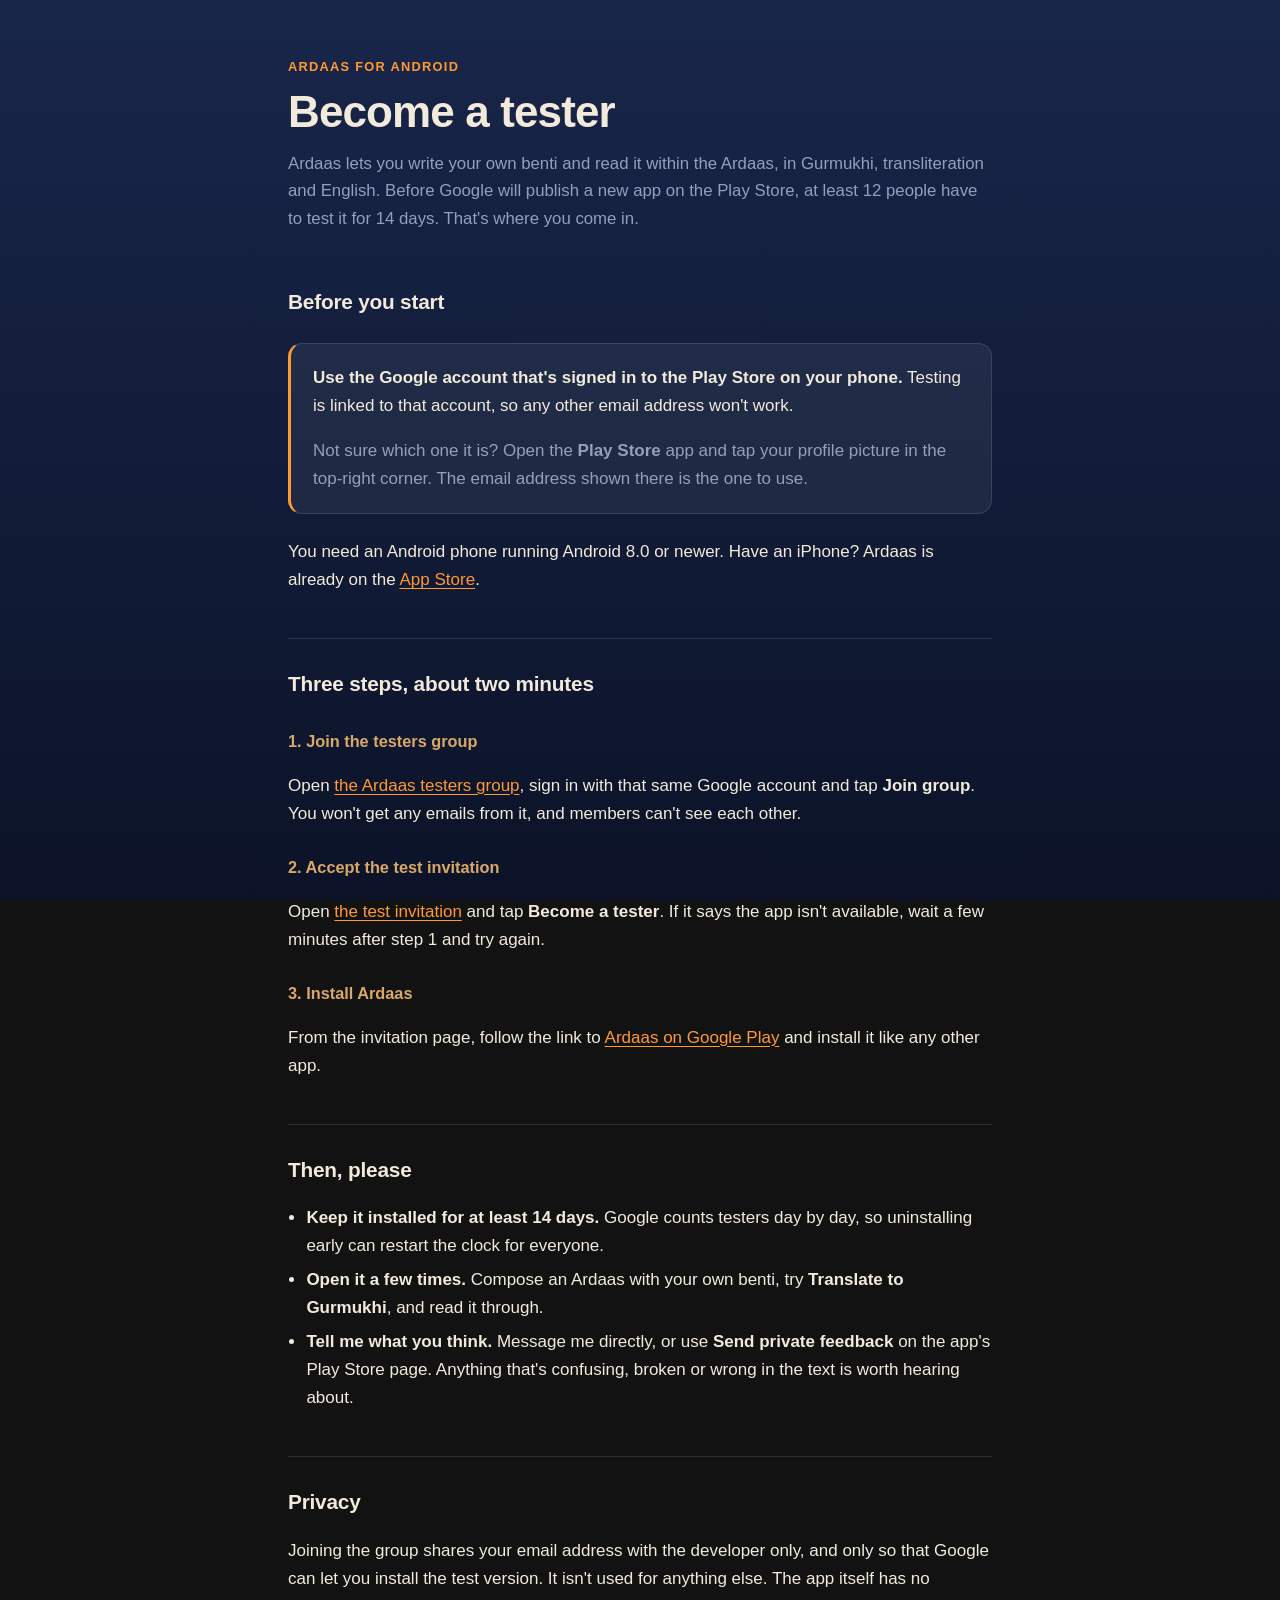
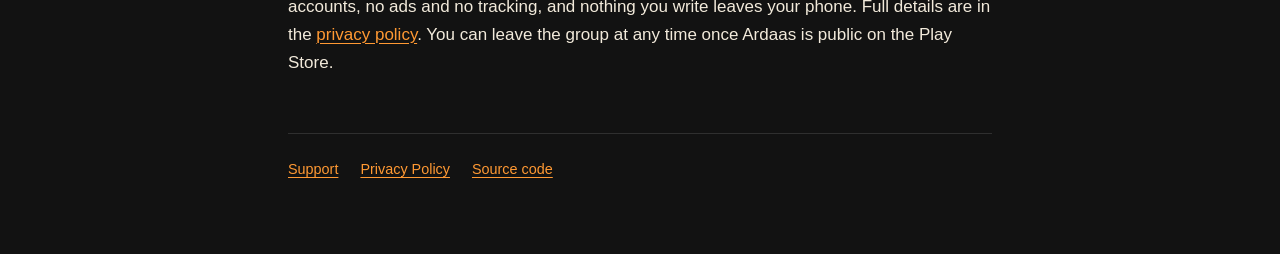
==== android.html @ 921a18c6 "feat: Android tester sign-up page Co-Authored-By: Claude Opus 5.5 <noreply@anthropic.com>" ====
<!DOCTYPE html>
<html lang="en">
<head>
<meta charset="utf-8">
<meta name="viewport" content="width=device-width, initial-scale=1">
<title>Ardaas for Android — become a tester</title>
<meta name="description" content="Help bring Ardaas to the Google Play Store: join the Android test in about two minutes.">
<meta property="og:title" content="Ardaas is coming to Android">
<meta property="og:description" content="Help get it onto the Play Store: join the test in about two minutes. Free, private, no ads.">
<meta property="og:image" content="https://sarbloc.github.io/ardaas-app/share-android.png">
<meta property="og:url" content="https://sarbloc.github.io/ardaas-app/android.html">
<meta name="color-scheme" content="dark">
<link rel="stylesheet" href="style.css">
</head>
<body>
<div class="wrap">

<header>
  <p class="eyebrow">Ardaas for Android</p>
  <h1>Become a tester</h1>
  <p class="lede">Ardaas lets you write your own benti and read it within the Ardaas, in Gurmukhi,
  transliteration and English. Before Google will publish a new app on the Play Store, at least
  12 people have to test it for 14 days. That's where you come in.</p>
</header>

<h2>Before you start</h2>

<div class="card verdict">
  <p><strong>Use the Google account that's signed in to the Play Store on your phone.</strong>
  Testing is linked to that account, so any other email address won't work.</p>
  <p class="muted">Not sure which one it is? Open the <strong>Play Store</strong> app and tap your
  profile picture in the top-right corner. The email address shown there is the one to use.</p>
</div>

<p>You need an Android phone running Android 8.0 or newer. Have an iPhone? Ardaas is already on the
<a href="https://apps.apple.com/gb/app/ardaas/id6790769792">App Store</a>.</p>

<h2>Three steps, about two minutes</h2>

<h3>1. Join the testers group</h3>
<p>Open <a href="https://groups.google.com/g/GROUP_NAME">the Ardaas testers group</a>, sign in with
that same Google account and tap <strong>Join group</strong>. You won't get any emails from it,
and members can't see each other.</p>

<h3>2. Accept the test invitation</h3>
<p>Open <a href="https://play.google.com/apps/testing/io.sarbloc.ardaas">the test invitation</a> and
tap <strong>Become a tester</strong>. If it says the app isn't available, wait a few minutes after
step 1 and try again.</p>

<h3>3. Install Ardaas</h3>
<p>From the invitation page, follow the link to
<a href="https://play.google.com/store/apps/details?id=io.sarbloc.ardaas">Ardaas on Google Play</a>
and install it like any other app.</p>

<h2>Then, please</h2>

<ul>
  <li><strong>Keep it installed for at least 14 days.</strong> Google counts testers day by day,
  so uninstalling early can restart the clock for everyone.</li>
  <li><strong>Open it a few times.</strong> Compose an Ardaas with your own benti, try
  <strong>Translate to Gurmukhi</strong>, and read it through.</li>
  <li><strong>Tell me what you think.</strong> Message me directly, or use
  <strong>Send private feedback</strong> on the app's Play Store page. Anything that's confusing,
  broken or wrong in the text is worth hearing about.</li>
</ul>

<h2>Privacy</h2>

<p>Joining the group shares your email address with the developer only, and only so that Google
can let you install the test version. It isn't used for anything else. The app itself has no
accounts, no ads and no tracking, and nothing you write leaves your phone. Full details are in the
<a href="privacy.html">privacy policy</a>. You can leave the group at any time once Ardaas is
public on the Play Store.</p>

<footer>
  <a href="./">Support</a>
  <a href="privacy.html">Privacy Policy</a>
  <a href="https://github.com/sarbloc/ardaas-app">Source code</a>
</footer>

</div>
</body>
</html>
---- style.css ----
:root {
  --navy-top: #18264a;
  --navy-bottom: #0c1328;
  --kesri: #ff9933;
  --parchment: #f2eadb;
  --sand: #d9a868;
  --mist: #93a0bc;
  --raised: rgba(255, 255, 255, 0.06);
  --hairline: rgba(255, 255, 255, 0.12);
}

*,
*::before,
*::after {
  box-sizing: border-box;
}

html {
  -webkit-text-size-adjust: 100%;
}

body {
  margin: 0;
  min-height: 100vh;
  background: linear-gradient(to bottom, var(--navy-top), var(--navy-bottom)) no-repeat;
  background-attachment: fixed;
  color: var(--parchment);
  font: 17px/1.65 -apple-system, BlinkMacSystemFont, "Segoe UI", Roboto, Helvetica, Arial, sans-serif;
  padding: 0 20px 72px;
}

.wrap {
  max-width: 44rem;
  margin: 0 auto;
}

header {
  padding: 56px 0 8px;
}

.eyebrow {
  color: var(--kesri);
  font-size: 0.8rem;
  font-weight: 600;
  letter-spacing: 0.1em;
  text-transform: uppercase;
  margin: 0 0 10px;
}

h1 {
  font-size: clamp(2rem, 7vw, 2.75rem);
  line-height: 1.15;
  letter-spacing: -0.02em;
  margin: 0 0 12px;
}

.lede {
  color: var(--mist);
  font-size: 1.05rem;
  margin: 0;
}

h2 {
  font-size: 1.3rem;
  letter-spacing: -0.01em;
  margin: 44px 0 4px;
  padding-top: 28px;
  border-top: 1px solid var(--hairline);
}

h2:first-of-type {
  border-top: 0;
  padding-top: 0;
}

h3 {
  font-size: 1.02rem;
  margin: 26px 0 2px;
  color: var(--sand);
}

p,
li {
  color: var(--parchment);
}

p.note,
.muted {
  color: var(--mist);
}

a {
  color: var(--kesri);
  text-decoration-thickness: 1px;
  text-underline-offset: 3px;
}

a:hover {
  text-decoration: none;
}

ul {
  padding-left: 1.15rem;
}

li {
  margin: 6px 0;
}

.card {
  background: var(--raised);
  border: 1px solid var(--hairline);
  border-radius: 14px;
  padding: 20px 22px;
  margin: 24px 0;
}

.card p:first-child {
  margin-top: 0;
}

.card p:last-child {
  margin-bottom: 0;
}

.verdict {
  border-left: 3px solid var(--kesri);
}

.gurmukhi {
  font-size: 1.15rem;
  line-height: 1.9;
}

footer {
  margin-top: 56px;
  padding-top: 24px;
  border-top: 1px solid var(--hairline);
  color: var(--mist);
  font-size: 0.9rem;
}

footer a {
  margin-right: 18px;
  display: inline-block;
}

code {
  background: var(--raised);
  border-radius: 5px;
  padding: 1px 6px;
  font-size: 0.9em;
}
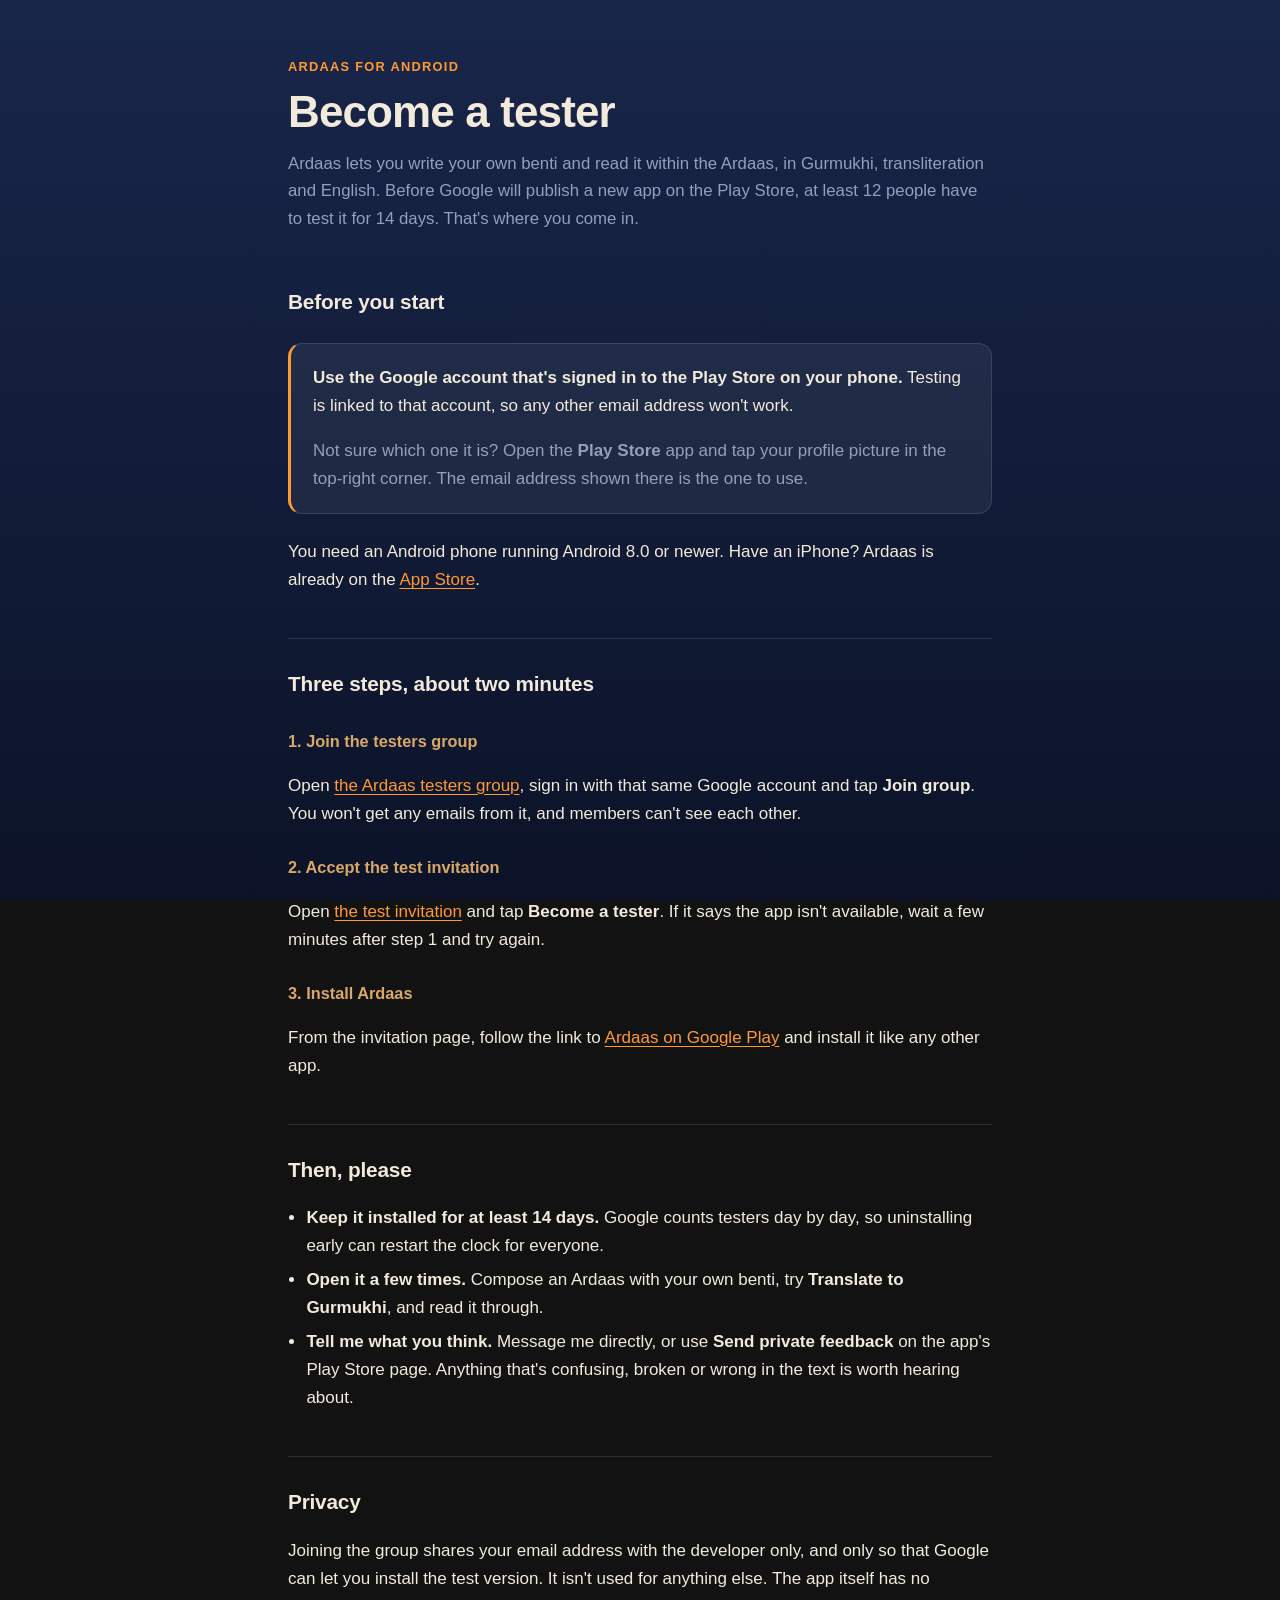
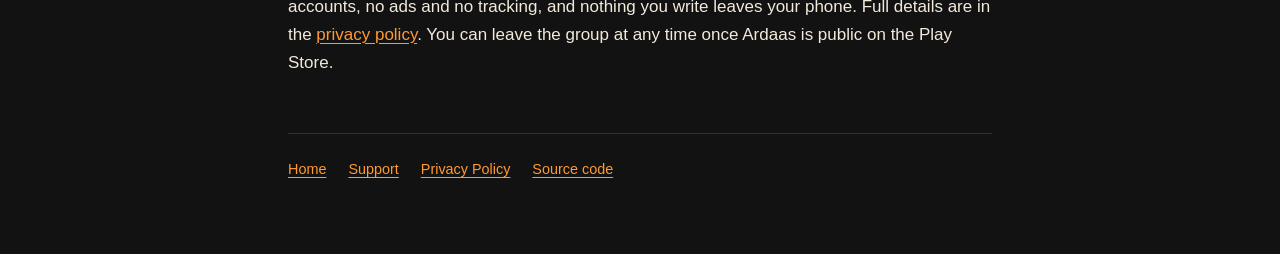
==== commit a7eb5206: "feat: product page at the site root Move the support page to support.html and make the root a produc" ====
--- a/android.html
+++ b/android.html
@@ -38,7 +38,7 @@
 <h2>Three steps, about two minutes</h2>
 
 <h3>1. Join the testers group</h3>
-<p>Open <a href="https://groups.google.com/g/GROUP_NAME">the Ardaas testers group</a>, sign in with
+<p>Open <a href="https://groups.google.com/g/ardaas-testers">the Ardaas testers group</a>, sign in with
 that same Google account and tap <strong>Join group</strong>. You won't get any emails from it,
 and members can't see each other.</p>
 
@@ -73,7 +73,8 @@
 public on the Play Store.</p>
 
 <footer>
-  <a href="./">Support</a>
+  <a href="./">Home</a>
+  <a href="support.html">Support</a>
   <a href="privacy.html">Privacy Policy</a>
   <a href="https://github.com/sarbloc/ardaas-app">Source code</a>
 </footer>
--- a/style.css
+++ b/style.css
@@ -151,3 +151,142 @@
   padding: 1px 6px;
   font-size: 0.9em;
 }
+
+/* Product page (index.html) */
+
+.wrap.wide {
+  max-width: 60rem;
+}
+
+.hero {
+  text-align: center;
+  padding-top: 64px;
+}
+
+.hero .lede {
+  max-width: 34rem;
+  margin: 0 auto;
+}
+
+.app-icon {
+  width: 96px;
+  height: 96px;
+  border-radius: 22px;
+  margin-bottom: 20px;
+  box-shadow: 0 10px 30px rgba(0, 0, 0, 0.35);
+}
+
+.get {
+  display: flex;
+  flex-wrap: wrap;
+  justify-content: center;
+  align-items: center;
+  gap: 14px;
+  margin: 28px 0 14px;
+}
+
+.store-badge {
+  display: inline-block;
+  line-height: 0;
+}
+
+.store-badge img {
+  height: 50px;
+  width: auto;
+}
+
+.button {
+  display: inline-flex;
+  align-items: center;
+  height: 50px;
+  padding: 0 22px;
+  border: 1.5px solid var(--kesri);
+  border-radius: 999px;
+  color: var(--kesri);
+  font-weight: 600;
+  text-decoration: none;
+}
+
+.button:hover {
+  background: rgba(255, 153, 51, 0.12);
+}
+
+.promise {
+  color: var(--sand);
+  font-size: 0.95rem;
+  margin: 0;
+}
+
+.shots {
+  display: flex;
+  gap: 18px;
+  margin: 48px -20px 8px;
+  padding: 0 20px 12px;
+  overflow-x: auto;
+  scroll-snap-type: x mandatory;
+  -webkit-overflow-scrolling: touch;
+}
+
+.shots figure {
+  flex: 0 0 auto;
+  width: min(62vw, 220px);
+  margin: 0;
+  scroll-snap-align: center;
+  text-align: center;
+}
+
+.shots img {
+  width: 100%;
+  height: auto;
+  border-radius: 18px;
+  border: 1px solid var(--hairline);
+  display: block;
+}
+
+.shots figcaption {
+  color: var(--mist);
+  font-size: 0.85rem;
+  margin-top: 10px;
+}
+
+@media (min-width: 960px) {
+  .shots {
+    justify-content: center;
+    overflow-x: visible;
+    margin-left: 0;
+    margin-right: 0;
+    padding: 0;
+  }
+}
+
+.features {
+  display: grid;
+  grid-template-columns: 1fr;
+  gap: 4px 36px;
+}
+
+@media (min-width: 720px) {
+  .features {
+    grid-template-columns: 1fr 1fr;
+  }
+}
+
+.features p {
+  margin-top: 4px;
+}
+
+.platforms {
+  display: grid;
+  grid-template-columns: 1fr;
+  gap: 0 20px;
+}
+
+@media (min-width: 720px) {
+  .platforms {
+    grid-template-columns: 1fr 1fr;
+  }
+}
+
+.platforms .card h3 {
+  margin-top: 0;
+}
